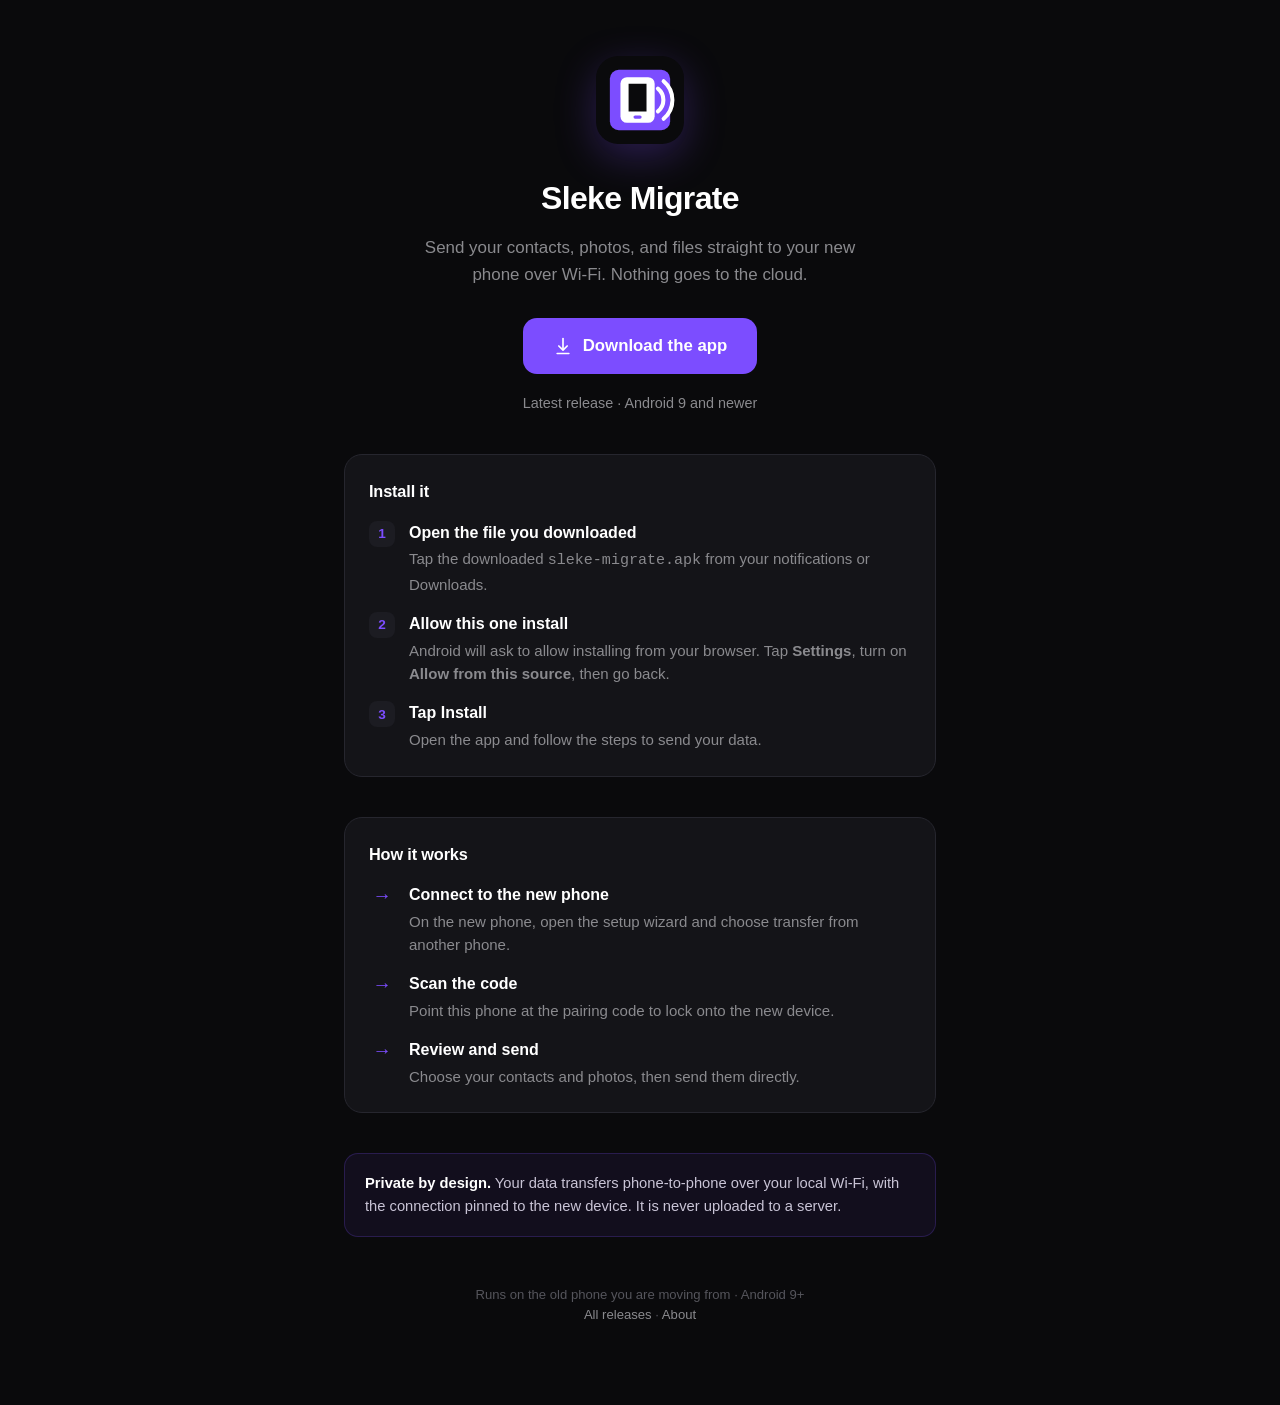
==== docs/index.html @ 37eec2b5 "Add Sleke Migrate download site and release notes" ====
<!DOCTYPE html>
<html lang="en">
<head>
  <meta charset="UTF-8" />
  <meta name="viewport" content="width=device-width, initial-scale=1.0" />
  <title>Sleke Migrate — move to your new phone</title>
  <meta name="description" content="Send contacts, photos, and files from your old Android phone to your new one over Wi-Fi. Nothing goes to the cloud." />
  <meta name="theme-color" content="#0a0a0c" />
  <link rel="icon" type="image/svg+xml" href="assets/icon.svg" />
  <link rel="stylesheet" href="assets/styles.css" />
</head>
<body>
  <main class="wrap">
    <section class="hero">
      <img class="hero__icon" src="assets/icon.svg" alt="Sleke Migrate" width="88" height="88" />
      <h1 class="hero__title">Sleke Migrate</h1>
      <p class="hero__tagline">Send your contacts, photos, and files straight to your new phone over Wi-Fi. Nothing goes to the cloud.</p>

      <a class="download" id="download" href="https://github.com/snvd-io/sleke-migrate/releases/latest/download/sleke-migrate.apk">
        <svg viewBox="0 0 24 24" fill="none" stroke="currentColor" stroke-width="2" stroke-linecap="round" stroke-linejoin="round" aria-hidden="true">
          <path d="M12 3v12" /><path d="m7 12 5 5 5-5" /><path d="M5 21h14" />
        </svg>
        Download the app
      </a>

      <p class="meta" id="meta">Latest release · Android 9 and newer
        <span class="meta__checksum" id="checksum"></span>
      </p>
    </section>

    <section class="card">
      <h2>Install it</h2>
      <ol class="steps">
        <li><span class="num">1</span><div><b>Open the file you downloaded</b><p>Tap the downloaded <code>sleke-migrate.apk</code> from your notifications or Downloads.</p></div></li>
        <li><span class="num">2</span><div><b>Allow this one install</b><p>Android will ask to allow installing from your browser. Tap <b>Settings</b>, turn on <b>Allow from this source</b>, then go back.</p></div></li>
        <li><span class="num">3</span><div><b>Tap Install</b><p>Open the app and follow the steps to send your data.</p></div></li>
      </ol>
    </section>

    <section class="card">
      <h2>How it works</h2>
      <ul class="steps">
        <li><span class="num num--dot">→</span><div><b>Connect to the new phone</b><p>On the new phone, open the setup wizard and choose transfer from another phone.</p></div></li>
        <li><span class="num num--dot">→</span><div><b>Scan the code</b><p>Point this phone at the pairing code to lock onto the new device.</p></div></li>
        <li><span class="num num--dot">→</span><div><b>Review and send</b><p>Choose your contacts and photos, then send them directly.</p></div></li>
      </ul>
    </section>

    <p class="privacy"><b>Private by design.</b> Your data transfers phone-to-phone over your local Wi-Fi, with the connection pinned to the new device. It is never uploaded to a server.</p>

    <footer>
      <p>Runs on the old phone you are moving from · Android 9+<br />
      <a href="https://github.com/snvd-io/sleke-migrate/releases">All releases</a> · <a href="https://github.com/snvd-io/sleke-migrate">About</a></p>
    </footer>
  </main>

  <script>
    (function () {
      var REPO = "snvd-io/sleke-migrate";
      function fmtSize(bytes) {
        if (!bytes) return null;
        var mb = bytes / (1024 * 1024);
        return mb.toFixed(1) + " MB";
      }
      function fmtDate(iso) {
        try {
          return new Date(iso).toLocaleDateString(undefined, { year: "numeric", month: "short", day: "numeric" });
        } catch (e) { return null; }
      }
      fetch("https://api.github.com/repos/" + REPO + "/releases/latest")
        .then(function (r) { return r.ok ? r.json() : Promise.reject(); })
        .then(function (rel) {
          var apk = (rel.assets || []).filter(function (a) { return a.name === "sleke-migrate.apk"; })[0];
          var bits = [];
          if (rel.tag_name) bits.push("Version " + rel.tag_name.replace(/^v/, ""));
          var d = fmtDate(rel.published_at); if (d) bits.push(d);
          var s = apk && fmtSize(apk.size); if (s) bits.push(s);
          bits.push("Android 9+");
          document.getElementById("meta").firstChild.textContent = bits.join(" · ") + " ";
        })
        .catch(function () { /* keep the static fallback text and working button */ });

      fetch("https://github.com/" + REPO + "/releases/latest/download/sleke-migrate.apk.sha256")
        .then(function (r) { return r.ok ? r.text() : Promise.reject(); })
        .then(function (t) {
          var hash = (t.trim().split(/\s+/)[0] || "");
          if (hash) document.getElementById("checksum").textContent = "SHA-256 " + hash;
        })
        .catch(function () {});
    })();
  </script>
</body>
</html>
---- docs/assets/styles.css ----
:root {
  --bg: #0a0a0c;
  --surface: #141418;
  --surface-2: #1c1c22;
  --border: #26262e;
  --accent: #7c4dff;
  --accent-hover: #8f66ff;
  --text: #ffffff;
  --muted: #8a8a8e;
  --radius: 18px;
  --maxw: 640px;
}

* { box-sizing: border-box; margin: 0; padding: 0; }

html { -webkit-text-size-adjust: 100%; }

body {
  background: var(--bg);
  color: var(--text);
  font-family: -apple-system, BlinkMacSystemFont, "Segoe UI", Roboto, Helvetica, Arial, sans-serif;
  -webkit-font-smoothing: antialiased;
  -moz-osx-font-smoothing: grayscale;
  line-height: 1.55;
  text-rendering: optimizeLegibility;
}

.wrap {
  max-width: var(--maxw);
  margin: 0 auto;
  padding: 56px 24px 80px;
}

.hero { text-align: center; }

.hero__icon {
  width: 88px;
  height: 88px;
  border-radius: 22px;
  box-shadow: 0 12px 40px rgba(124, 77, 255, 0.28);
}

.hero__title {
  font-size: 2rem;
  font-weight: 700;
  letter-spacing: -0.02em;
  margin-top: 22px;
}

.hero__tagline {
  color: var(--muted);
  font-size: 1.06rem;
  margin: 12px auto 0;
  max-width: 30rem;
}

.download {
  display: inline-flex;
  align-items: center;
  gap: 10px;
  margin-top: 30px;
  padding: 15px 30px;
  background: var(--accent);
  color: #fff;
  font-size: 1.05rem;
  font-weight: 600;
  text-decoration: none;
  border-radius: 14px;
  transition: background 140ms ease, transform 140ms ease;
}

.download:hover { background: var(--accent-hover); transform: translateY(-1px); }
.download:active { transform: translateY(0); }
.download svg { width: 20px; height: 20px; }

.meta {
  margin: 18px auto 0;
  color: var(--muted);
  font-size: 0.9rem;
  font-variant-numeric: tabular-nums;
  min-height: 1.2em;
}

.meta__checksum {
  display: block;
  margin-top: 6px;
  font-family: ui-monospace, SFMono-Regular, Menlo, Consolas, monospace;
  font-size: 0.76rem;
  word-break: break-all;
  color: #6d6d73;
}

.card {
  background: var(--surface);
  border: 1px solid var(--border);
  border-radius: var(--radius);
  padding: 24px;
  margin-top: 40px;
}

.card h2 {
  font-size: 1.02rem;
  font-weight: 650;
  letter-spacing: -0.01em;
  margin-bottom: 16px;
}

ol.steps, ul.steps { list-style: none; display: flex; flex-direction: column; gap: 16px; }

.steps li { display: flex; gap: 14px; align-items: flex-start; }

.steps .num {
  flex: 0 0 26px;
  height: 26px;
  border-radius: 8px;
  background: var(--surface-2);
  color: var(--accent);
  font-size: 0.85rem;
  font-weight: 700;
  display: flex;
  align-items: center;
  justify-content: center;
  font-variant-numeric: tabular-nums;
}

.steps .num--dot { background: transparent; color: var(--accent); font-size: 1.2rem; }

.steps b { font-weight: 600; }
.steps p { color: var(--muted); font-size: 0.94rem; margin-top: 2px; }

.privacy {
  margin-top: 40px;
  padding: 18px 20px;
  background: rgba(124, 77, 255, 0.07);
  border: 1px solid rgba(124, 77, 255, 0.22);
  border-radius: 14px;
  color: #c9c4d6;
  font-size: 0.92rem;
}

.privacy b { color: #fff; font-weight: 600; }

footer {
  margin-top: 48px;
  text-align: center;
  color: #55555c;
  font-size: 0.82rem;
}

footer a { color: var(--muted); text-decoration: none; }
footer a:hover { color: var(--text); }

@media (max-width: 480px) {
  .wrap { padding: 40px 18px 64px; }
  .hero__title { font-size: 1.7rem; }
}
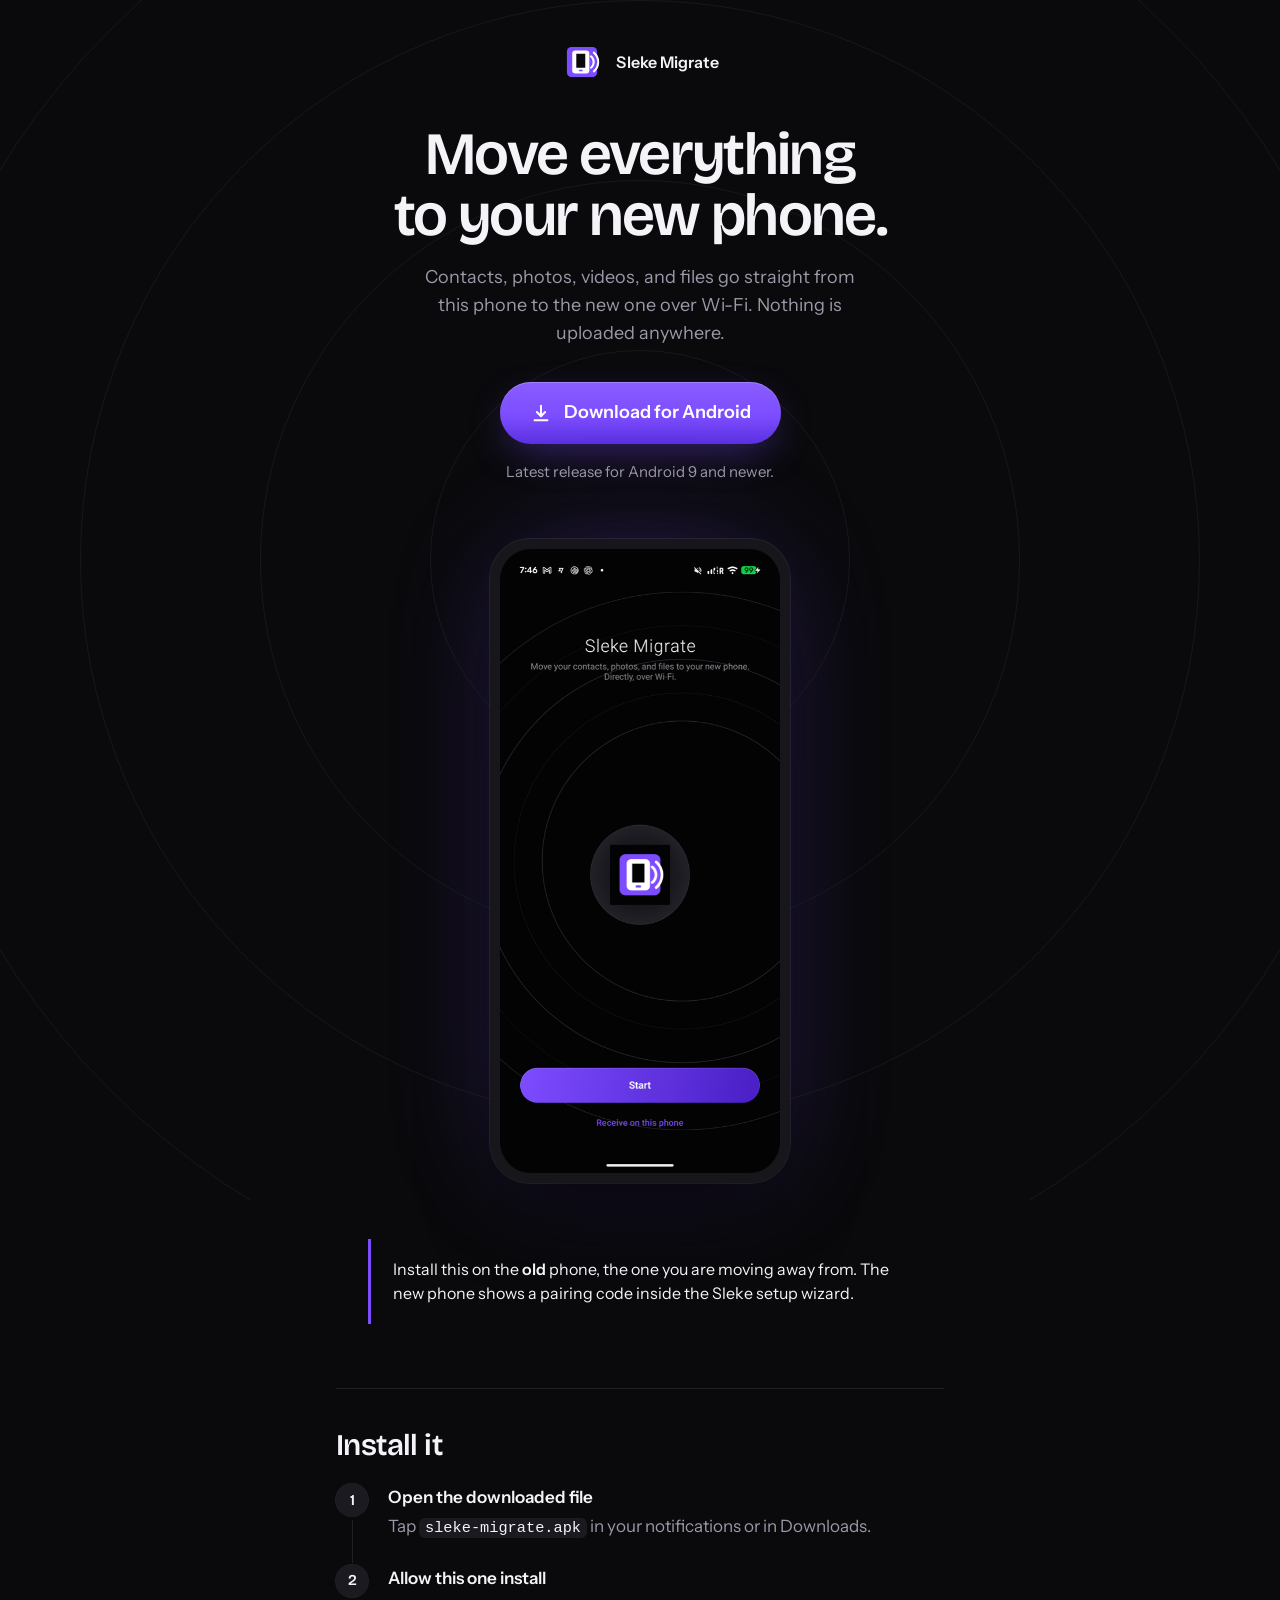
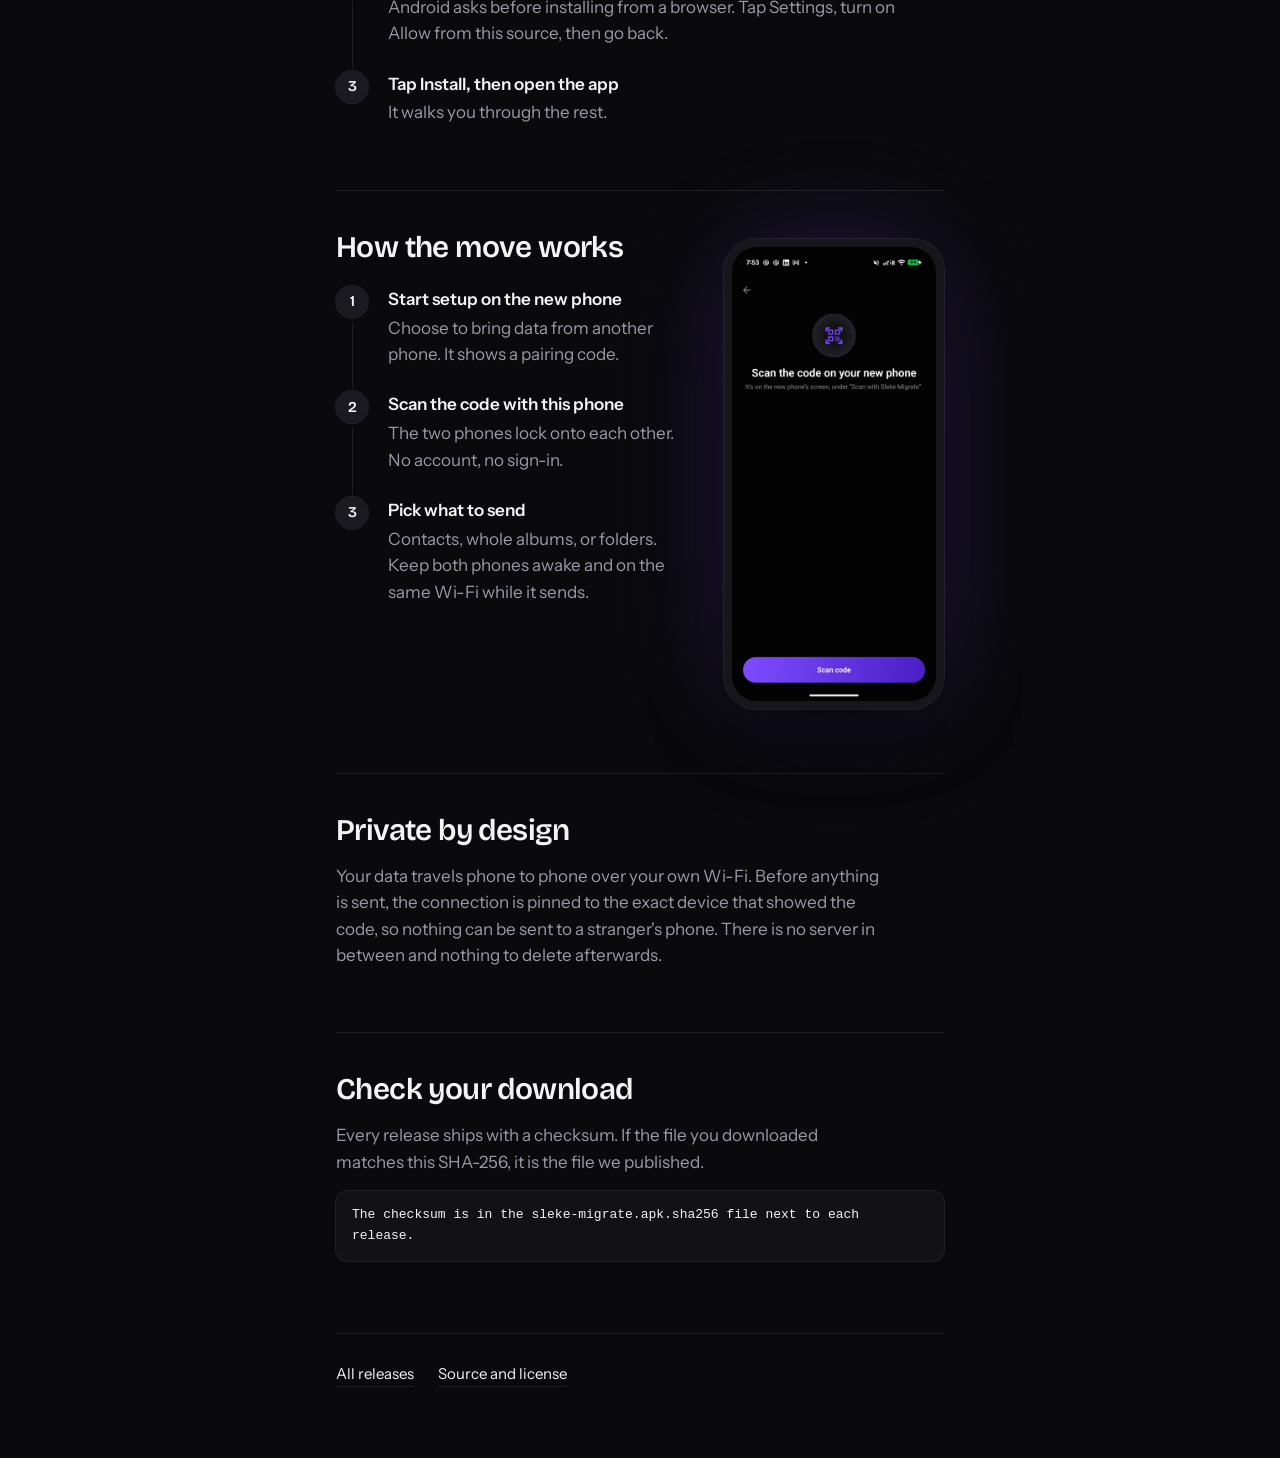
==== commit bc358b9c: "Redesign download page with device screenshots and live release info Single-column layout built arou" ====
--- a/docs/index.html
+++ b/docs/index.html
@@ -4,89 +4,140 @@
   <meta charset="UTF-8" />
   <meta name="viewport" content="width=device-width, initial-scale=1.0" />
   <title>Sleke Migrate — move to your new phone</title>
-  <meta name="description" content="Send contacts, photos, and files from your old Android phone to your new one over Wi-Fi. Nothing goes to the cloud." />
+  <meta name="description" content="Send contacts, photos, and files from your old Android phone to your new one over Wi-Fi. Nothing goes online." />
   <meta name="theme-color" content="#0a0a0c" />
+  <meta property="og:title" content="Sleke Migrate" />
+  <meta property="og:description" content="Move contacts, photos, and files to your new phone over Wi-Fi. Phone to phone, nothing online." />
+  <meta property="og:image" content="https://snvd-io.github.io/sleke-migrate/assets/welcome.png" />
   <link rel="icon" type="image/svg+xml" href="assets/icon.svg" />
+  <link rel="preconnect" href="https://fonts.googleapis.com" />
+  <link rel="preconnect" href="https://fonts.gstatic.com" crossorigin />
+  <link href="https://fonts.googleapis.com/css2?family=Bricolage+Grotesque:opsz,wght@12..96,500;12..96,600&family=Instrument+Sans:wght@400;500;600&display=swap" rel="stylesheet" />
   <link rel="stylesheet" href="assets/styles.css" />
 </head>
 <body>
-  <main class="wrap">
-    <section class="hero">
-      <img class="hero__icon" src="assets/icon.svg" alt="Sleke Migrate" width="88" height="88" />
-      <h1 class="hero__title">Sleke Migrate</h1>
-      <p class="hero__tagline">Send your contacts, photos, and files straight to your new phone over Wi-Fi. Nothing goes to the cloud.</p>
+  <div class="rings" aria-hidden="true">
+    <span></span><span></span><span></span><span></span>
+  </div>
 
-      <a class="download" id="download" href="https://github.com/snvd-io/sleke-migrate/releases/latest/download/sleke-migrate.apk">
-        <svg viewBox="0 0 24 24" fill="none" stroke="currentColor" stroke-width="2" stroke-linecap="round" stroke-linejoin="round" aria-hidden="true">
-          <path d="M12 3v12" /><path d="m7 12 5 5 5-5" /><path d="M5 21h14" />
+  <main class="page">
+    <header class="hero">
+      <div class="brand">
+        <img src="assets/icon.svg" alt="" width="44" height="44" />
+        <span>Sleke Migrate</span>
+      </div>
+
+      <h1>Move everything to your new phone.</h1>
+      <p class="lede">Contacts, photos, videos, and files go straight from this phone to the new one over Wi-Fi. Nothing is uploaded anywhere.</p>
+
+      <a class="download" href="https://github.com/snvd-io/sleke-migrate/releases/latest/download/sleke-migrate.apk">
+        <svg viewBox="0 0 24 24" fill="none" stroke="currentColor" stroke-width="2.2" stroke-linecap="round" stroke-linejoin="round" aria-hidden="true">
+          <path d="M12 4v11" /><path d="m7.5 11 4.5 4.5 4.5-4.5" /><path d="M5 20h14" />
         </svg>
-        Download the app
+        Download for Android
       </a>
+      <p class="release" id="release">Latest release for Android 9 and newer.</p>
 
-      <p class="meta" id="meta">Latest release · Android 9 and newer
-        <span class="meta__checksum" id="checksum"></span>
-      </p>
-    </section>
+      <figure class="phone">
+        <img src="assets/welcome.png" alt="The Sleke Migrate welcome screen on an Android phone, with a Start button." width="485" height="1080" />
+      </figure>
+    </header>
 
-    <section class="card">
-      <h2>Install it</h2>
-      <ol class="steps">
-        <li><span class="num">1</span><div><b>Open the file you downloaded</b><p>Tap the downloaded <code>sleke-migrate.apk</code> from your notifications or Downloads.</p></div></li>
-        <li><span class="num">2</span><div><b>Allow this one install</b><p>Android will ask to allow installing from your browser. Tap <b>Settings</b>, turn on <b>Allow from this source</b>, then go back.</p></div></li>
-        <li><span class="num">3</span><div><b>Tap Install</b><p>Open the app and follow the steps to send your data.</p></div></li>
+    <p class="aside">Install this on the <strong>old</strong> phone, the one you are moving away from. The new phone shows a pairing code inside the Sleke setup wizard.</p>
+
+    <section class="section" aria-labelledby="install">
+      <h2 id="install">Install it</h2>
+      <ol class="route">
+        <li>
+          <h3>Open the downloaded file</h3>
+          <p>Tap <span class="file">sleke-migrate.apk</span> in your notifications or in Downloads.</p>
+        </li>
+        <li>
+          <h3>Allow this one install</h3>
+          <p>Android asks before installing from a browser. Tap Settings, turn on Allow from this source, then go back.</p>
+        </li>
+        <li>
+          <h3>Tap Install, then open the app</h3>
+          <p>It walks you through the rest.</p>
+        </li>
       </ol>
     </section>
 
-    <section class="card">
-      <h2>How it works</h2>
-      <ul class="steps">
-        <li><span class="num num--dot">→</span><div><b>Connect to the new phone</b><p>On the new phone, open the setup wizard and choose transfer from another phone.</p></div></li>
-        <li><span class="num num--dot">→</span><div><b>Scan the code</b><p>Point this phone at the pairing code to lock onto the new device.</p></div></li>
-        <li><span class="num num--dot">→</span><div><b>Review and send</b><p>Choose your contacts and photos, then send them directly.</p></div></li>
-      </ul>
+    <section class="section section--split" aria-labelledby="how">
+      <div>
+        <h2 id="how">How the move works</h2>
+        <ol class="route">
+          <li>
+            <h3>Start setup on the new phone</h3>
+            <p>Choose to bring data from another phone. It shows a pairing code.</p>
+          </li>
+          <li>
+            <h3>Scan the code with this phone</h3>
+            <p>The two phones lock onto each other. No account, no sign-in.</p>
+          </li>
+          <li>
+            <h3>Pick what to send</h3>
+            <p>Contacts, whole albums, or folders. Keep both phones awake and on the same Wi-Fi while it sends.</p>
+          </li>
+        </ol>
+      </div>
+      <figure class="phone phone--small">
+        <img src="assets/scan.png" alt="The scan screen in Sleke Migrate, asking you to scan the code on your new phone." width="485" height="1080" loading="lazy" />
+      </figure>
     </section>
 
-    <p class="privacy"><b>Private by design.</b> Your data transfers phone-to-phone over your local Wi-Fi, with the connection pinned to the new device. It is never uploaded to a server.</p>
+    <section class="section" aria-labelledby="privacy">
+      <h2 id="privacy">Private by design</h2>
+      <p class="prose">Your data travels phone to phone over your own Wi-Fi. Before anything is sent, the connection is pinned to the exact device that showed the code, so nothing can be sent to a stranger's phone. There is no server in between and nothing to delete afterwards.</p>
+    </section>
+
+    <section class="section" aria-labelledby="verify">
+      <h2 id="verify">Check your download</h2>
+      <p class="prose">Every release ships with a checksum. If the file you downloaded matches this SHA-256, it is the file we published.</p>
+      <p class="hash" id="checksum">Fetching the checksum for the latest release…</p>
+    </section>
 
     <footer>
-      <p>Runs on the old phone you are moving from · Android 9+<br />
-      <a href="https://github.com/snvd-io/sleke-migrate/releases">All releases</a> · <a href="https://github.com/snvd-io/sleke-migrate">About</a></p>
+      <p><a href="https://github.com/snvd-io/sleke-migrate/releases">All releases</a> <a href="https://github.com/snvd-io/sleke-migrate">Source and license</a></p>
     </footer>
   </main>
 
   <script>
     (function () {
       var REPO = "snvd-io/sleke-migrate";
-      function fmtSize(bytes) {
-        if (!bytes) return null;
-        var mb = bytes / (1024 * 1024);
-        return mb.toFixed(1) + " MB";
+      var release = document.getElementById("release");
+      var checksum = document.getElementById("checksum");
+      var CHECKSUM_FALLBACK = "The checksum is in the sleke-migrate.apk.sha256 file next to each release.";
+
+      function megabytes(bytes) {
+        return bytes ? (bytes / (1024 * 1024)).toFixed(0) + " MB" : null;
       }
-      function fmtDate(iso) {
+      function longDate(iso) {
         try {
-          return new Date(iso).toLocaleDateString(undefined, { year: "numeric", month: "short", day: "numeric" });
+          return new Date(iso).toLocaleDateString(undefined, { year: "numeric", month: "long", day: "numeric" });
         } catch (e) { return null; }
       }
+
       fetch("https://api.github.com/repos/" + REPO + "/releases/latest")
         .then(function (r) { return r.ok ? r.json() : Promise.reject(); })
         .then(function (rel) {
           var apk = (rel.assets || []).filter(function (a) { return a.name === "sleke-migrate.apk"; })[0];
-          var bits = [];
-          if (rel.tag_name) bits.push("Version " + rel.tag_name.replace(/^v/, ""));
-          var d = fmtDate(rel.published_at); if (d) bits.push(d);
-          var s = apk && fmtSize(apk.size); if (s) bits.push(s);
-          bits.push("Android 9+");
-          document.getElementById("meta").firstChild.textContent = bits.join(" · ") + " ";
+          var version = rel.tag_name ? rel.tag_name.replace(/^v/, "") : null;
+          var date = longDate(rel.published_at);
+          var size = apk && megabytes(apk.size);
+          var parts = [];
+          if (version) parts.push("Version " + version);
+          if (date) parts.push("released " + date);
+          var sentence = parts.join(", ") + ".";
+          if (size) sentence += " " + size + ".";
+          sentence += " Android 9 and newer.";
+          release.textContent = sentence;
+          var hash = ((rel.body || "").match(/\b[0-9a-f]{64}\b/) || [])[0];
+          checksum.textContent = hash || CHECKSUM_FALLBACK;
         })
-        .catch(function () { /* keep the static fallback text and working button */ });
-
-      fetch("https://github.com/" + REPO + "/releases/latest/download/sleke-migrate.apk.sha256")
-        .then(function (r) { return r.ok ? r.text() : Promise.reject(); })
-        .then(function (t) {
-          var hash = (t.trim().split(/\s+/)[0] || "");
-          if (hash) document.getElementById("checksum").textContent = "SHA-256 " + hash;
-        })
-        .catch(function () {});
+        .catch(function () {
+          checksum.textContent = CHECKSUM_FALLBACK;
+        });
     })();
   </script>
 </body>
--- a/docs/assets/styles.css
+++ b/docs/assets/styles.css
@@ -1,156 +1,304 @@
 :root {
   --bg: #0a0a0c;
-  --surface: #141418;
-  --surface-2: #1c1c22;
-  --border: #26262e;
+  --ink: #f4f3f8;
+  --muted: #9b99a7;
+  --line: rgba(255, 255, 255, 0.09);
+  --ring: rgba(255, 255, 255, 0.055);
   --accent: #7c4dff;
-  --accent-hover: #8f66ff;
-  --text: #ffffff;
-  --muted: #8a8a8e;
-  --radius: 18px;
-  --maxw: 640px;
+  --accent-deep: #5a30e0;
+  --accent-glow: rgba(124, 77, 255, 0.45);
+  --display: "Bricolage Grotesque", "Instrument Sans", system-ui, sans-serif;
+  --text: "Instrument Sans", system-ui, -apple-system, "Segoe UI", Roboto, sans-serif;
+  --measure: 34rem;
+  --gutter: clamp(20px, 6vw, 48px);
 }
 
 * { box-sizing: border-box; margin: 0; padding: 0; }
 
-html { -webkit-text-size-adjust: 100%; }
+html {
+  -webkit-text-size-adjust: 100%;
+  background: var(--bg);
+  overflow-x: clip;
+}
 
 body {
   background: var(--bg);
-  color: var(--text);
-  font-family: -apple-system, BlinkMacSystemFont, "Segoe UI", Roboto, Helvetica, Arial, sans-serif;
+  color: var(--ink);
+  font-family: var(--text);
+  font-size: 1.0625rem;
+  line-height: 1.55;
   -webkit-font-smoothing: antialiased;
-  -moz-osx-font-smoothing: grayscale;
-  line-height: 1.55;
   text-rendering: optimizeLegibility;
-}
-
-.wrap {
-  max-width: var(--maxw);
+  overflow-x: clip;
+}
+
+.rings {
+  position: absolute;
+  inset: 0 0 auto 0;
+  height: 1200px;
+  overflow: hidden;
+  pointer-events: none;
+  z-index: 0;
+}
+.rings span {
+  position: absolute;
+  left: 50%;
+  top: 560px;
+  width: var(--d);
+  height: var(--d);
+  transform: translate(-50%, -50%);
+  border-radius: 50%;
+  border: 1px solid var(--ring);
+}
+.rings span:nth-child(1) { --d: 420px; }
+.rings span:nth-child(2) { --d: 760px; }
+.rings span:nth-child(3) { --d: 1120px; }
+.rings span:nth-child(4) { --d: 1500px; }
+
+.page {
+  position: relative;
+  z-index: 1;
+  max-width: 44rem;
   margin: 0 auto;
-  padding: 56px 24px 80px;
-}
-
-.hero { text-align: center; }
-
-.hero__icon {
-  width: 88px;
-  height: 88px;
-  border-radius: 22px;
-  box-shadow: 0 12px 40px rgba(124, 77, 255, 0.28);
-}
-
-.hero__title {
-  font-size: 2rem;
-  font-weight: 700;
-  letter-spacing: -0.02em;
-  margin-top: 22px;
-}
-
-.hero__tagline {
-  color: var(--muted);
-  font-size: 1.06rem;
-  margin: 12px auto 0;
-  max-width: 30rem;
+  padding: 40px var(--gutter) 72px;
+}
+
+.hero {
+  display: flex;
+  flex-direction: column;
+  align-items: center;
+  text-align: center;
+}
+.hero > * { max-width: 100%; }
+
+.brand {
+  display: inline-flex;
+  align-items: center;
+  gap: 12px;
+  font-weight: 600;
+  font-size: 1rem;
+  letter-spacing: 0.005em;
+  color: var(--ink);
+}
+.brand img { border-radius: 12px; }
+
+h1 {
+  font-family: var(--display);
+  font-weight: 600;
+  font-size: clamp(2.25rem, 9vw, 3.75rem);
+  line-height: 1.02;
+  letter-spacing: -0.028em;
+  max-width: 13ch;
+  margin-top: 40px;
+  text-wrap: balance;
+}
+
+.lede {
+  color: var(--muted);
+  max-width: min(30rem, 100%);
+  margin-top: 18px;
+  font-size: 1.125rem;
+  text-wrap: pretty;
 }
 
 .download {
   display: inline-flex;
   align-items: center;
-  gap: 10px;
-  margin-top: 30px;
-  padding: 15px 30px;
-  background: var(--accent);
+  gap: 12px;
+  margin-top: 34px;
+  padding: 17px 30px;
+  border-radius: 999px;
+  background: linear-gradient(180deg, #8a5dff 0%, var(--accent) 55%, var(--accent-deep) 100%);
   color: #fff;
-  font-size: 1.05rem;
-  font-weight: 600;
+  font-weight: 600;
+  font-size: 1.125rem;
   text-decoration: none;
-  border-radius: 14px;
-  transition: background 140ms ease, transform 140ms ease;
-}
-
-.download:hover { background: var(--accent-hover); transform: translateY(-1px); }
-.download:active { transform: translateY(0); }
-.download svg { width: 20px; height: 20px; }
-
-.meta {
-  margin: 18px auto 0;
-  color: var(--muted);
-  font-size: 0.9rem;
-  font-variant-numeric: tabular-nums;
-  min-height: 1.2em;
-}
-
-.meta__checksum {
+  box-shadow: 0 14px 40px -10px var(--accent-glow), inset 0 1px 0 rgba(255, 255, 255, 0.22);
+  transition: transform 140ms cubic-bezier(0.23, 1, 0.32, 1), box-shadow 140ms ease;
+}
+.download svg { width: 22px; height: 22px; }
+.download:active { transform: scale(0.98); }
+.download:focus-visible {
+  outline: 3px solid #fff;
+  outline-offset: 4px;
+}
+@media (hover: hover) and (pointer: fine) {
+  .download:hover {
+    transform: translateY(-1px);
+    box-shadow: 0 18px 46px -10px var(--accent-glow), inset 0 1px 0 rgba(255, 255, 255, 0.22);
+  }
+}
+
+.release {
+  margin-top: 16px;
+  color: var(--muted);
+  font-size: 0.9375rem;
+  min-height: 1.5em;
+}
+
+.phone {
+  margin-top: 56px;
+  width: min(300px, 64vw);
+  padding: 10px;
+  border-radius: 40px;
+  background: #16161b;
+  box-shadow: 0 0 0 1px rgba(255, 255, 255, 0.08), 0 40px 90px -30px rgba(0, 0, 0, 0.9), 0 0 120px -30px var(--accent-glow);
+}
+.phone img {
   display: block;
-  margin-top: 6px;
-  font-family: ui-monospace, SFMono-Regular, Menlo, Consolas, monospace;
-  font-size: 0.76rem;
-  word-break: break-all;
-  color: #6d6d73;
-}
-
-.card {
-  background: var(--surface);
-  border: 1px solid var(--border);
-  border-radius: var(--radius);
-  padding: 24px;
-  margin-top: 40px;
-}
-
-.card h2 {
-  font-size: 1.02rem;
-  font-weight: 650;
-  letter-spacing: -0.01em;
-  margin-bottom: 16px;
-}
-
-ol.steps, ul.steps { list-style: none; display: flex; flex-direction: column; gap: 16px; }
-
-.steps li { display: flex; gap: 14px; align-items: flex-start; }
-
-.steps .num {
-  flex: 0 0 26px;
-  height: 26px;
-  border-radius: 8px;
-  background: var(--surface-2);
-  color: var(--accent);
-  font-size: 0.85rem;
-  font-weight: 700;
+  width: 100%;
+  height: auto;
+  border-radius: 31px;
+}
+.phone--small {
+  width: min(220px, 56vw);
+  margin: 0 auto;
+  padding: 8px;
+  border-radius: 32px;
+}
+.phone--small img { border-radius: 25px; }
+
+.aside {
+  margin: 56px auto 0;
+  max-width: var(--measure);
+  padding: 18px 22px;
+  border-left: 3px solid var(--accent);
+  color: var(--ink);
+  font-size: 1rem;
+  text-wrap: pretty;
+}
+.aside strong { font-weight: 600; }
+
+.section {
+  margin-top: 64px;
+  padding-top: 40px;
+  border-top: 1px solid var(--line);
+}
+
+h2 {
+  font-family: var(--display);
+  font-weight: 600;
+  font-size: clamp(1.5rem, 5vw, 1.875rem);
+  letter-spacing: -0.02em;
+  line-height: 1.1;
+}
+
+h3 {
+  font-family: var(--text);
+  font-weight: 600;
+  font-size: 1.0625rem;
+  line-height: 1.35;
+}
+
+.route {
+  list-style: none;
+  counter-reset: step;
+  margin-top: 24px;
+  position: relative;
+}
+.route li {
+  counter-increment: step;
+  position: relative;
+  padding-left: 52px;
+  padding-bottom: 26px;
+}
+.route li:last-child { padding-bottom: 0; }
+.route li::before {
+  content: counter(step);
+  position: absolute;
+  left: 0;
+  top: -2px;
+  width: 32px;
+  height: 32px;
+  border-radius: 50%;
+  display: grid;
+  place-items: center;
+  font-family: var(--display);
+  font-weight: 600;
+  font-size: 0.9375rem;
+  color: var(--ink);
+  background: #1a1a20;
+  box-shadow: 0 0 0 1px var(--line);
+}
+.route li:not(:last-child)::after {
+  content: "";
+  position: absolute;
+  left: 15.5px;
+  top: 34px;
+  bottom: 4px;
+  width: 1px;
+  background: var(--line);
+}
+.route p {
+  color: var(--muted);
+  margin-top: 4px;
+  max-width: var(--measure);
+  text-wrap: pretty;
+}
+
+.file {
+  font-family: ui-monospace, SFMono-Regular, Menlo, monospace;
+  font-size: 0.9em;
+  color: var(--ink);
+  background: #1a1a20;
+  padding: 1px 6px;
+  border-radius: 6px;
+}
+
+.section--split {
+  display: grid;
+  gap: 40px;
+  align-items: start;
+}
+@media (min-width: 640px) {
+  .section--split {
+    grid-template-columns: minmax(0, 1fr) 220px;
+    gap: 48px;
+  }
+  .section--split .phone--small { margin-top: 8px; }
+}
+
+.prose {
+  margin-top: 16px;
+  color: var(--muted);
+  max-width: var(--measure);
+  text-wrap: pretty;
+}
+
+.hash {
+  margin-top: 16px;
+  padding: 14px 16px;
+  border-radius: 12px;
+  background: #121216;
+  box-shadow: 0 0 0 1px var(--line);
+  font-family: ui-monospace, SFMono-Regular, Menlo, monospace;
+  font-size: 0.8125rem;
+  line-height: 1.6;
+  color: var(--ink);
+  overflow-wrap: anywhere;
+}
+
+footer {
+  margin-top: 72px;
+  padding-top: 28px;
+  border-top: 1px solid var(--line);
+  color: var(--muted);
+  font-size: 0.9375rem;
+}
+footer p {
   display: flex;
-  align-items: center;
-  justify-content: center;
-  font-variant-numeric: tabular-nums;
-}
-
-.steps .num--dot { background: transparent; color: var(--accent); font-size: 1.2rem; }
-
-.steps b { font-weight: 600; }
-.steps p { color: var(--muted); font-size: 0.94rem; margin-top: 2px; }
-
-.privacy {
-  margin-top: 40px;
-  padding: 18px 20px;
-  background: rgba(124, 77, 255, 0.07);
-  border: 1px solid rgba(124, 77, 255, 0.22);
-  border-radius: 14px;
-  color: #c9c4d6;
-  font-size: 0.92rem;
-}
-
-.privacy b { color: #fff; font-weight: 600; }
-
-footer {
-  margin-top: 48px;
-  text-align: center;
-  color: #55555c;
-  font-size: 0.82rem;
-}
-
-footer a { color: var(--muted); text-decoration: none; }
-footer a:hover { color: var(--text); }
-
-@media (max-width: 480px) {
-  .wrap { padding: 40px 18px 64px; }
-  .hero__title { font-size: 1.7rem; }
-}
+  gap: 24px;
+  flex-wrap: wrap;
+}
+footer a {
+  color: var(--ink);
+  text-decoration: none;
+  border-bottom: 1px solid var(--line);
+  padding-bottom: 1px;
+}
+footer a:hover, footer a:focus-visible { border-bottom-color: var(--accent); }
+footer a:focus-visible { outline: 2px solid var(--accent); outline-offset: 3px; }
+
+@media (prefers-reduced-motion: reduce) {
+  .download { transition: none; }
+}
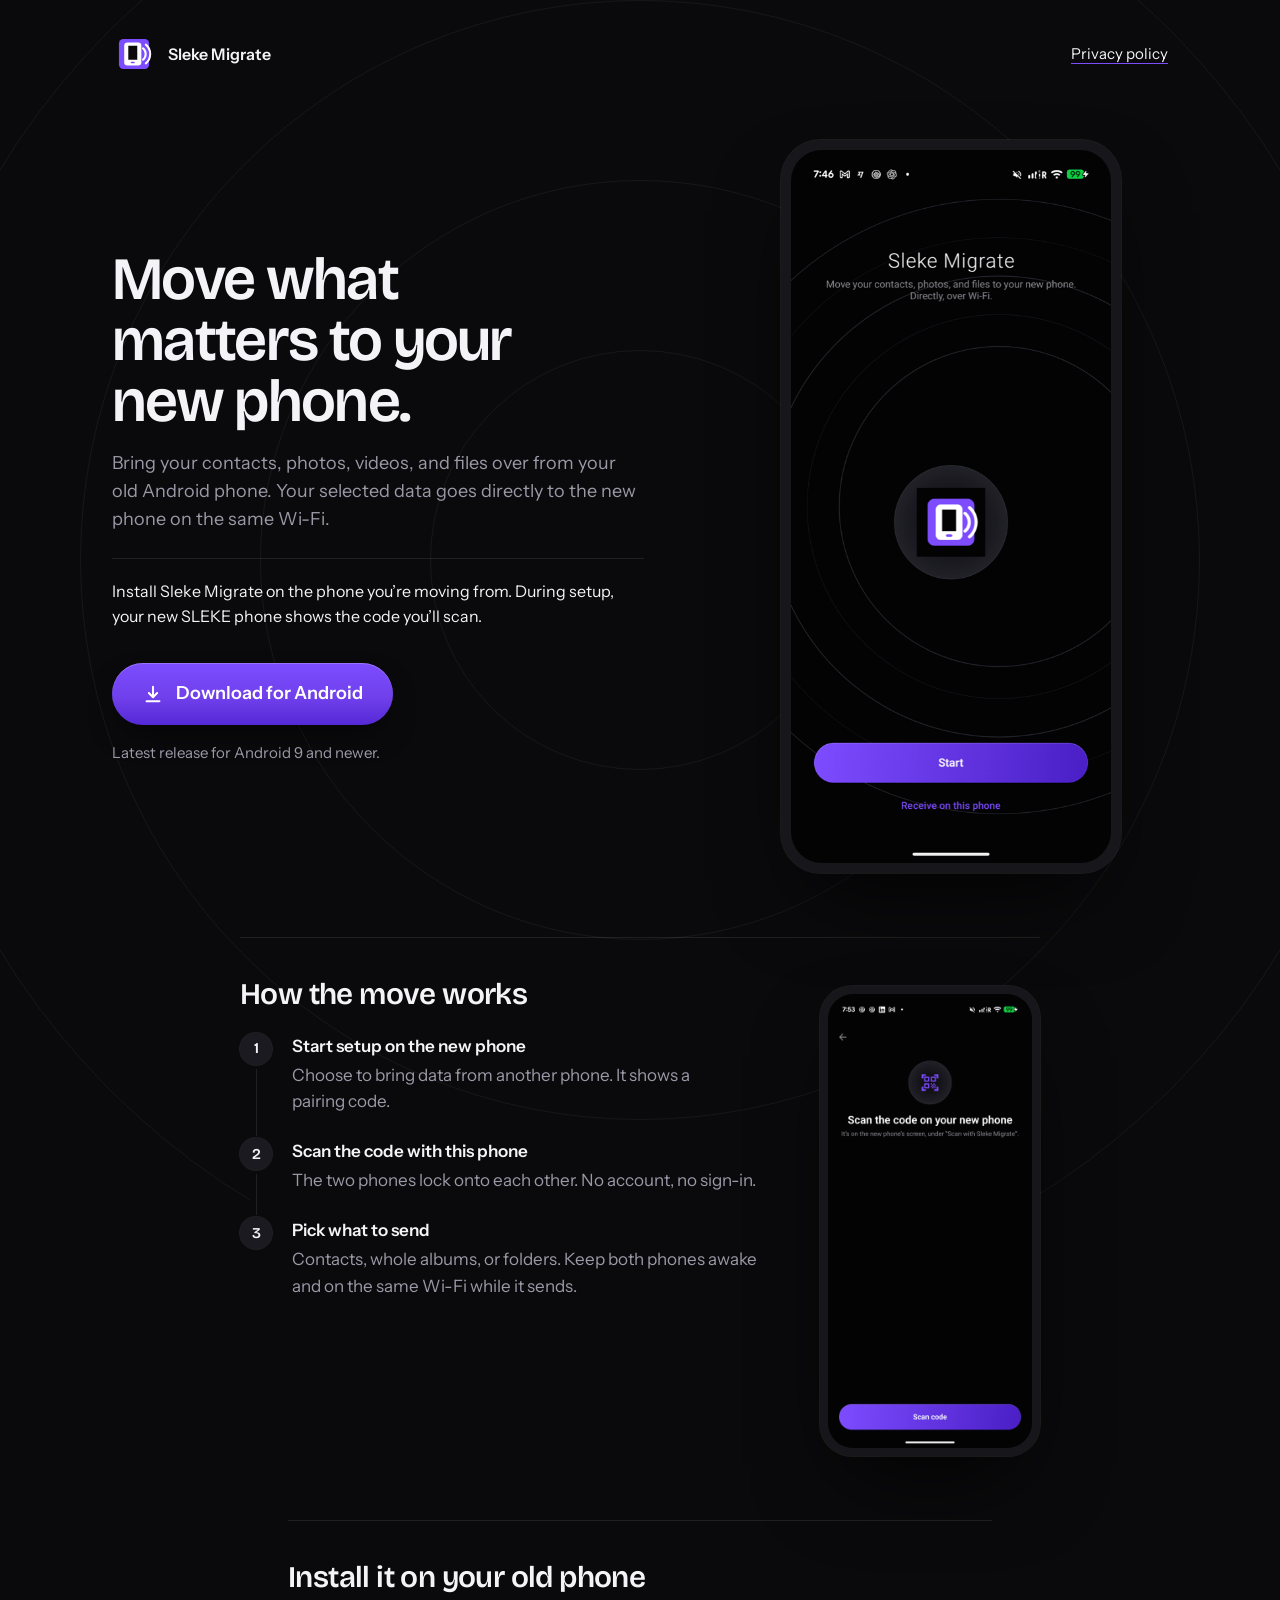
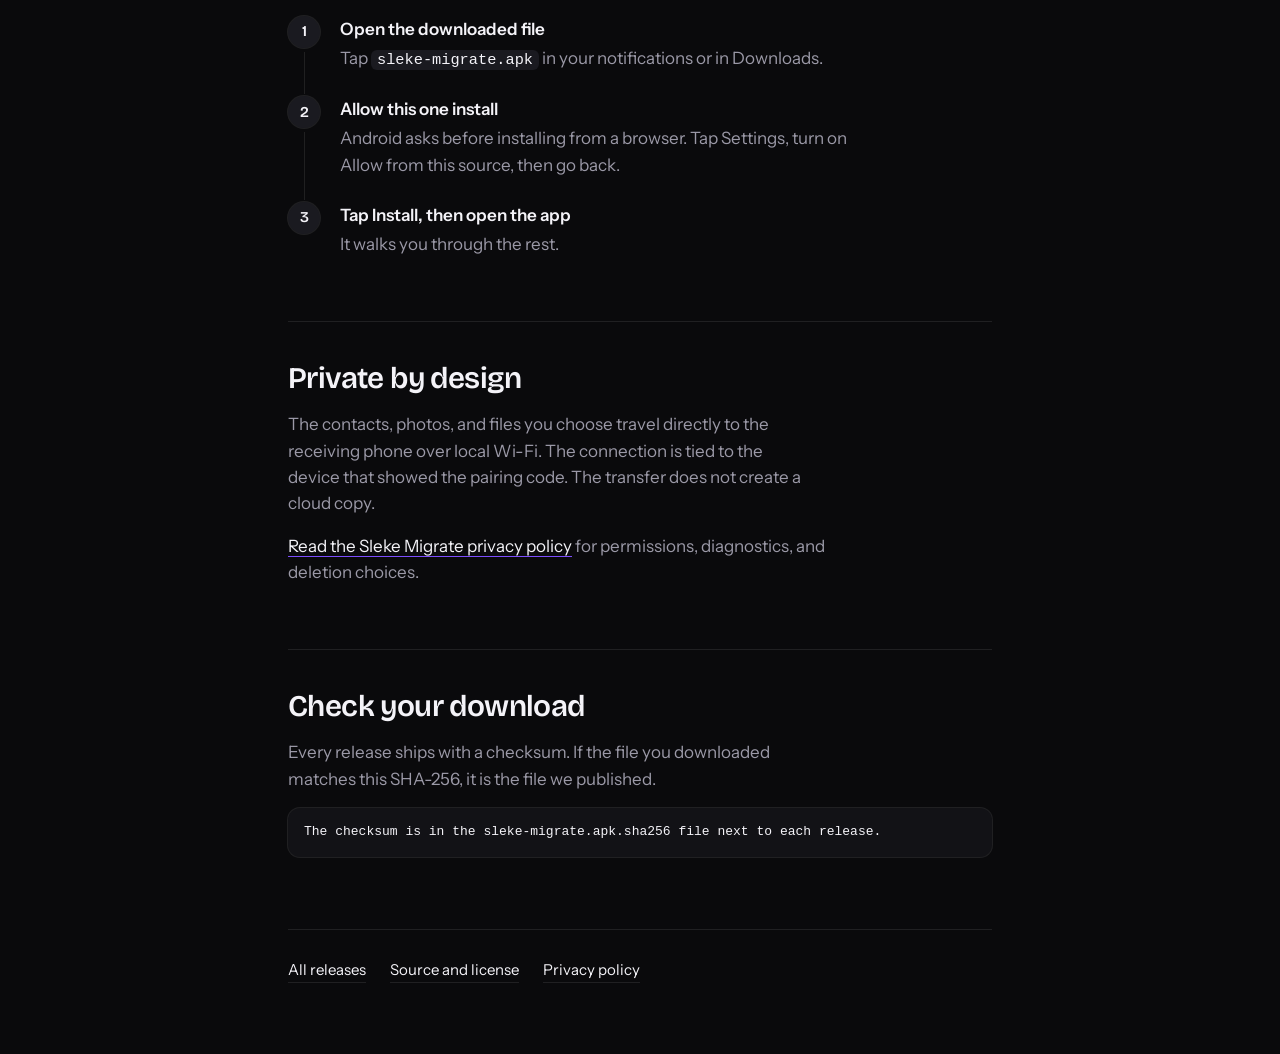
==== commit 37cc62c0: "Add Migrate privacy policy and clarify download site" ====
--- a/docs/index.html
+++ b/docs/index.html
@@ -4,10 +4,10 @@
   <meta charset="UTF-8" />
   <meta name="viewport" content="width=device-width, initial-scale=1.0" />
   <title>Sleke Migrate — move to your new phone</title>
-  <meta name="description" content="Send contacts, photos, and files from your old Android phone to your new one over Wi-Fi. Nothing goes online." />
+  <meta name="description" content="Move selected contacts, photos, videos, and files from your old Android phone to your new SLEKE phone over local Wi-Fi." />
   <meta name="theme-color" content="#0a0a0c" />
   <meta property="og:title" content="Sleke Migrate" />
-  <meta property="og:description" content="Move contacts, photos, and files to your new phone over Wi-Fi. Phone to phone, nothing online." />
+  <meta property="og:description" content="Move selected contacts, photos, videos, and files to your new SLEKE phone over local Wi-Fi." />
   <meta property="og:image" content="https://snvd-io.github.io/sleke-migrate/assets/welcome.png" />
   <link rel="icon" type="image/svg+xml" href="assets/icon.svg" />
   <link rel="preconnect" href="https://fonts.googleapis.com" />
@@ -20,48 +20,35 @@
     <span></span><span></span><span></span><span></span>
   </div>
 
-  <main class="page">
-    <header class="hero">
-      <div class="brand">
+  <div class="site-frame">
+    <nav class="site-nav" aria-label="Site">
+      <a class="brand" href="./" aria-current="page">
         <img src="assets/icon.svg" alt="" width="44" height="44" />
         <span>Sleke Migrate</span>
+      </a>
+      <a class="nav-link" href="privacy.html">Privacy policy</a>
+    </nav>
+
+  <main class="page" id="main-content">
+    <header class="hero">
+      <div class="hero-copy">
+        <h1>Move what matters to your new phone.</h1>
+        <p class="lede">Bring your contacts, photos, videos, and files over from your old Android phone. Your selected data goes directly to the new phone on the same Wi-Fi.</p>
+        <p class="hero-note">Install Sleke Migrate on the phone you’re moving from. During setup, your new SLEKE phone shows the code you’ll scan.</p>
+
+        <a class="download" href="https://github.com/snvd-io/sleke-migrate/releases/latest/download/sleke-migrate.apk">
+          <svg viewBox="0 0 24 24" fill="none" stroke="currentColor" stroke-width="2.2" stroke-linecap="round" stroke-linejoin="round" aria-hidden="true">
+            <path d="M12 4v11" /><path d="m7.5 11 4.5 4.5 4.5-4.5" /><path d="M5 20h14" />
+          </svg>
+          Download for Android
+        </a>
+        <p class="release" id="release">Latest release for Android 9 and newer.</p>
       </div>
-
-      <h1>Move everything to your new phone.</h1>
-      <p class="lede">Contacts, photos, videos, and files go straight from this phone to the new one over Wi-Fi. Nothing is uploaded anywhere.</p>
-
-      <a class="download" href="https://github.com/snvd-io/sleke-migrate/releases/latest/download/sleke-migrate.apk">
-        <svg viewBox="0 0 24 24" fill="none" stroke="currentColor" stroke-width="2.2" stroke-linecap="round" stroke-linejoin="round" aria-hidden="true">
-          <path d="M12 4v11" /><path d="m7.5 11 4.5 4.5 4.5-4.5" /><path d="M5 20h14" />
-        </svg>
-        Download for Android
-      </a>
-      <p class="release" id="release">Latest release for Android 9 and newer.</p>
 
       <figure class="phone">
         <img src="assets/welcome.png" alt="The Sleke Migrate welcome screen on an Android phone, with a Start button." width="485" height="1080" />
       </figure>
     </header>
-
-    <p class="aside">Install this on the <strong>old</strong> phone, the one you are moving away from. The new phone shows a pairing code inside the Sleke setup wizard.</p>
-
-    <section class="section" aria-labelledby="install">
-      <h2 id="install">Install it</h2>
-      <ol class="route">
-        <li>
-          <h3>Open the downloaded file</h3>
-          <p>Tap <span class="file">sleke-migrate.apk</span> in your notifications or in Downloads.</p>
-        </li>
-        <li>
-          <h3>Allow this one install</h3>
-          <p>Android asks before installing from a browser. Tap Settings, turn on Allow from this source, then go back.</p>
-        </li>
-        <li>
-          <h3>Tap Install, then open the app</h3>
-          <p>It walks you through the rest.</p>
-        </li>
-      </ol>
-    </section>
 
     <section class="section section--split" aria-labelledby="how">
       <div>
@@ -86,9 +73,28 @@
       </figure>
     </section>
 
+    <section class="section" aria-labelledby="install">
+      <h2 id="install">Install it on your old phone</h2>
+      <ol class="route">
+        <li>
+          <h3>Open the downloaded file</h3>
+          <p>Tap <span class="file">sleke-migrate.apk</span> in your notifications or in Downloads.</p>
+        </li>
+        <li>
+          <h3>Allow this one install</h3>
+          <p>Android asks before installing from a browser. Tap Settings, turn on Allow from this source, then go back.</p>
+        </li>
+        <li>
+          <h3>Tap Install, then open the app</h3>
+          <p>It walks you through the rest.</p>
+        </li>
+      </ol>
+    </section>
+
     <section class="section" aria-labelledby="privacy">
       <h2 id="privacy">Private by design</h2>
-      <p class="prose">Your data travels phone to phone over your own Wi-Fi. Before anything is sent, the connection is pinned to the exact device that showed the code, so nothing can be sent to a stranger's phone. There is no server in between and nothing to delete afterwards.</p>
+      <p class="prose">The contacts, photos, and files you choose travel directly to the receiving phone over local Wi-Fi. The connection is tied to the device that showed the pairing code. The transfer does not create a cloud copy.</p>
+      <p class="prose"><a class="text-link" href="privacy.html">Read the Sleke Migrate privacy policy</a> for permissions, diagnostics, and deletion choices.</p>
     </section>
 
     <section class="section" aria-labelledby="verify">
@@ -98,9 +104,10 @@
     </section>
 
     <footer>
-      <p><a href="https://github.com/snvd-io/sleke-migrate/releases">All releases</a> <a href="https://github.com/snvd-io/sleke-migrate">Source and license</a></p>
+      <p><a href="https://github.com/snvd-io/sleke-migrate/releases">All releases</a> <a href="https://github.com/snvd-io/sleke-migrate">Source and license</a> <a href="privacy.html">Privacy policy</a></p>
     </footer>
   </main>
+  </div>
 
   <script>
     (function () {
--- a/docs/assets/styles.css
+++ b/docs/assets/styles.css
@@ -6,7 +6,6 @@
   --ring: rgba(255, 255, 255, 0.055);
   --accent: #7c4dff;
   --accent-deep: #5a30e0;
-  --accent-glow: rgba(124, 77, 255, 0.45);
   --display: "Bricolage Grotesque", "Instrument Sans", system-ui, sans-serif;
   --text: "Instrument Sans", system-ui, -apple-system, "Segoe UI", Roboto, sans-serif;
   --measure: 34rem;
@@ -19,6 +18,7 @@
   -webkit-text-size-adjust: 100%;
   background: var(--bg);
   overflow-x: clip;
+  scroll-behavior: smooth;
 }
 
 body {
@@ -31,6 +31,8 @@
   text-rendering: optimizeLegibility;
   overflow-x: clip;
 }
+
+::selection { background: var(--accent); color: #fff; }
 
 .rings {
   position: absolute;
@@ -55,21 +57,31 @@
 .rings span:nth-child(3) { --d: 1120px; }
 .rings span:nth-child(4) { --d: 1500px; }
 
-.page {
+.site-frame {
   position: relative;
   z-index: 1;
-  max-width: 44rem;
+  max-width: 72rem;
   margin: 0 auto;
-  padding: 40px var(--gutter) 72px;
-}
+  padding: 32px var(--gutter) 72px;
+}
+
+.site-nav {
+  display: flex;
+  align-items: center;
+  justify-content: space-between;
+  gap: 24px;
+}
+
+.page { margin-top: 64px; }
 
 .hero {
-  display: flex;
-  flex-direction: column;
-  align-items: center;
-  text-align: center;
-}
-.hero > * { max-width: 100%; }
+  display: grid;
+  grid-template-columns: minmax(0, 1.1fr) minmax(250px, 0.9fr);
+  align-items: center;
+  gap: clamp(32px, 7vw, 96px);
+}
+
+.hero-copy { min-width: 0; }
 
 .brand {
   display: inline-flex;
@@ -79,8 +91,27 @@
   font-size: 1rem;
   letter-spacing: 0.005em;
   color: var(--ink);
+  text-decoration: none;
 }
 .brand img { border-radius: 12px; }
+.brand:focus-visible, .nav-link:focus-visible, .text-link:focus-visible {
+  outline: 2px solid var(--accent);
+  outline-offset: 4px;
+}
+
+.nav-link, .text-link {
+  color: var(--ink);
+  text-decoration-color: var(--accent);
+  text-underline-offset: 4px;
+}
+.nav-link {
+  display: inline-flex;
+  align-items: center;
+  min-height: 44px;
+  white-space: nowrap;
+  font-size: 0.9375rem;
+}
+.nav-link:hover, .text-link:hover { color: #cbb7ff; }
 
 h1 {
   font-family: var(--display);
@@ -88,16 +119,25 @@
   font-size: clamp(2.25rem, 9vw, 3.75rem);
   line-height: 1.02;
   letter-spacing: -0.028em;
-  max-width: 13ch;
-  margin-top: 40px;
+  max-width: 12ch;
   text-wrap: balance;
 }
 
 .lede {
   color: var(--muted);
-  max-width: min(30rem, 100%);
+  max-width: 35rem;
   margin-top: 18px;
   font-size: 1.125rem;
+  text-wrap: pretty;
+}
+
+.hero-note {
+  max-width: 34rem;
+  margin-top: 24px;
+  padding-top: 20px;
+  border-top: 1px solid var(--line);
+  color: var(--ink);
+  font-size: 1rem;
   text-wrap: pretty;
 }
 
@@ -108,12 +148,12 @@
   margin-top: 34px;
   padding: 17px 30px;
   border-radius: 999px;
-  background: linear-gradient(180deg, #8a5dff 0%, var(--accent) 55%, var(--accent-deep) 100%);
+  background: linear-gradient(180deg, #7c4dff 0%, #7040ec 55%, #5529d6 100%);
   color: #fff;
   font-weight: 600;
   font-size: 1.125rem;
   text-decoration: none;
-  box-shadow: 0 14px 40px -10px var(--accent-glow), inset 0 1px 0 rgba(255, 255, 255, 0.22);
+  box-shadow: 0 14px 32px -12px rgba(0, 0, 0, 0.72), inset 0 1px 0 rgba(255, 255, 255, 0.22);
   transition: transform 140ms cubic-bezier(0.23, 1, 0.32, 1), box-shadow 140ms ease;
 }
 .download svg { width: 22px; height: 22px; }
@@ -125,7 +165,7 @@
 @media (hover: hover) and (pointer: fine) {
   .download:hover {
     transform: translateY(-1px);
-    box-shadow: 0 18px 46px -10px var(--accent-glow), inset 0 1px 0 rgba(255, 255, 255, 0.22);
+    box-shadow: 0 18px 38px -12px rgba(0, 0, 0, 0.8), inset 0 1px 0 rgba(255, 255, 255, 0.22);
   }
 }
 
@@ -137,12 +177,12 @@
 }
 
 .phone {
-  margin-top: 56px;
-  width: min(300px, 64vw);
+  width: min(340px, 100%);
+  margin: 0 auto;
   padding: 10px;
   border-radius: 40px;
   background: #16161b;
-  box-shadow: 0 0 0 1px rgba(255, 255, 255, 0.08), 0 40px 90px -30px rgba(0, 0, 0, 0.9), 0 0 120px -30px var(--accent-glow);
+  box-shadow: 0 0 0 1px rgba(255, 255, 255, 0.08), 0 40px 90px -30px rgba(0, 0, 0, 0.9);
 }
 .phone img {
   display: block;
@@ -158,22 +198,16 @@
 }
 .phone--small img { border-radius: 25px; }
 
-.aside {
-  margin: 56px auto 0;
-  max-width: var(--measure);
-  padding: 18px 22px;
-  border-left: 3px solid var(--accent);
-  color: var(--ink);
-  font-size: 1rem;
-  text-wrap: pretty;
-}
-.aside strong { font-weight: 600; }
-
 .section {
   margin-top: 64px;
   padding-top: 40px;
   border-top: 1px solid var(--line);
-}
+  max-width: 44rem;
+  margin-left: auto;
+  margin-right: auto;
+}
+
+.section--split { max-width: 50rem; }
 
 h2 {
   font-family: var(--display);
@@ -280,6 +314,9 @@
 
 footer {
   margin-top: 72px;
+  margin-left: auto;
+  margin-right: auto;
+  max-width: 44rem;
   padding-top: 28px;
   border-top: 1px solid var(--line);
   color: var(--muted);
@@ -299,6 +336,30 @@
 footer a:hover, footer a:focus-visible { border-bottom-color: var(--accent); }
 footer a:focus-visible { outline: 2px solid var(--accent); outline-offset: 3px; }
 
+.legal { max-width: 44rem; margin: 64px auto 0; }
+.legal h1 { max-width: none; }
+.legal .lede { max-width: 42rem; }
+.legal .updated { margin-top: 20px; color: var(--muted); font-size: 0.9375rem; }
+.legal .section { max-width: none; }
+.legal .section p, .legal .section li { color: var(--muted); }
+.legal .section p { margin-top: 16px; }
+.legal .section ul { margin: 16px 0 0 24px; }
+.legal .section li { padding-left: 4px; margin-top: 10px; }
+.legal .section strong { color: var(--ink); font-weight: 600; }
+.legal a { color: var(--ink); text-underline-offset: 4px; }
+.legal a:hover { color: #cbb7ff; }
+.legal a:focus-visible { outline: 2px solid var(--accent); outline-offset: 4px; }
+
+@media (max-width: 760px) {
+  .site-frame { padding-top: 24px; }
+  .page { margin-top: 48px; }
+  .page.legal { margin-top: 48px; }
+  .hero { display: flex; flex-direction: column; align-items: stretch; gap: 48px; }
+  .hero h1 { max-width: 14ch; }
+  .hero .phone { width: min(270px, 78vw); }
+}
+
 @media (prefers-reduced-motion: reduce) {
+  html { scroll-behavior: auto; }
   .download { transition: none; }
 }
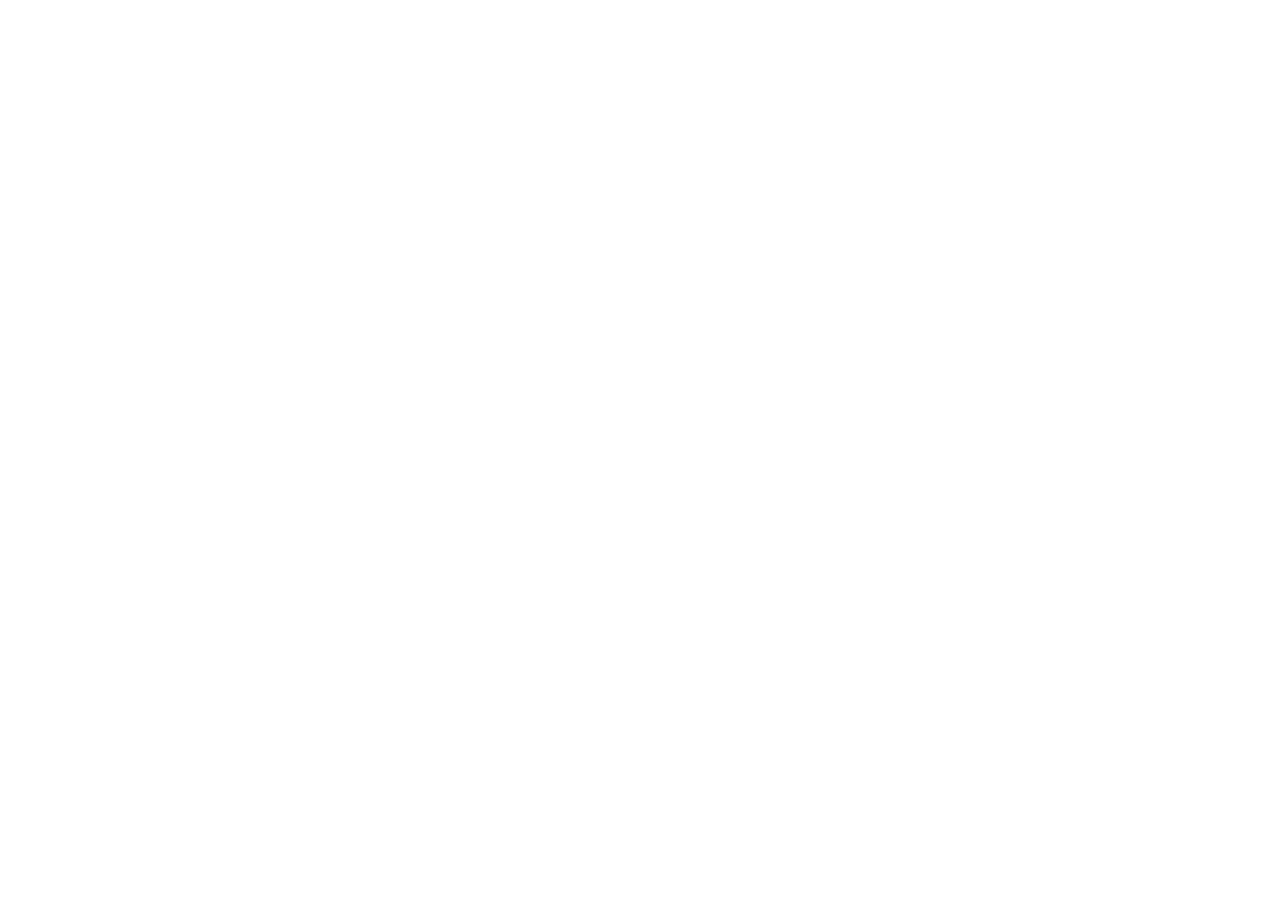
==== commit cea4078f: "Redirect the download page to migrate.sleke.io The site is now hosted on Cloudflare. These stubs kee" ====
--- a/docs/index.html
+++ b/docs/index.html
@@ -1,151 +1,15 @@
-<!DOCTYPE html>
+<!doctype html>
 <html lang="en">
 <head>
-  <meta charset="UTF-8" />
-  <meta name="viewport" content="width=device-width, initial-scale=1.0" />
-  <title>Sleke Migrate — move to your new phone</title>
-  <meta name="description" content="Move selected contacts, photos, videos, and files from your old Android phone to your new SLEKE phone over local Wi-Fi." />
-  <meta name="theme-color" content="#0a0a0c" />
-  <meta property="og:title" content="Sleke Migrate" />
-  <meta property="og:description" content="Move selected contacts, photos, videos, and files to your new SLEKE phone over local Wi-Fi." />
-  <meta property="og:image" content="https://snvd-io.github.io/sleke-migrate/assets/welcome.png" />
-  <link rel="icon" type="image/svg+xml" href="assets/icon.svg" />
-  <link rel="preconnect" href="https://fonts.googleapis.com" />
-  <link rel="preconnect" href="https://fonts.gstatic.com" crossorigin />
-  <link href="https://fonts.googleapis.com/css2?family=Bricolage+Grotesque:opsz,wght@12..96,500;12..96,600&family=Instrument+Sans:wght@400;500;600&display=swap" rel="stylesheet" />
-  <link rel="stylesheet" href="assets/styles.css" />
+  <meta charset="utf-8" />
+  <meta name="viewport" content="width=device-width, initial-scale=1" />
+  <meta name="robots" content="noindex" />
+  <title>Sleke Migrate</title>
+  <link rel="canonical" href="https://migrate.sleke.io/" />
+  <meta http-equiv="refresh" content="0; url=https://migrate.sleke.io/" />
+  <script>location.replace("https://migrate.sleke.io/" + location.hash);</script>
 </head>
 <body>
-  <div class="rings" aria-hidden="true">
-    <span></span><span></span><span></span><span></span>
-  </div>
-
-  <div class="site-frame">
-    <nav class="site-nav" aria-label="Site">
-      <a class="brand" href="./" aria-current="page">
-        <img src="assets/icon.svg" alt="" width="44" height="44" />
-        <span>Sleke Migrate</span>
-      </a>
-      <a class="nav-link" href="privacy.html">Privacy policy</a>
-    </nav>
-
-  <main class="page" id="main-content">
-    <header class="hero">
-      <div class="hero-copy">
-        <h1>Move what matters to your new phone.</h1>
-        <p class="lede">Bring your contacts, photos, videos, and files over from your old Android phone. Your selected data goes directly to the new phone on the same Wi-Fi.</p>
-        <p class="hero-note">Install Sleke Migrate on the phone you’re moving from. During setup, your new SLEKE phone shows the code you’ll scan.</p>
-
-        <a class="download" href="https://github.com/snvd-io/sleke-migrate/releases/latest/download/sleke-migrate.apk">
-          <svg viewBox="0 0 24 24" fill="none" stroke="currentColor" stroke-width="2.2" stroke-linecap="round" stroke-linejoin="round" aria-hidden="true">
-            <path d="M12 4v11" /><path d="m7.5 11 4.5 4.5 4.5-4.5" /><path d="M5 20h14" />
-          </svg>
-          Download for Android
-        </a>
-        <p class="release" id="release">Latest release for Android 9 and newer.</p>
-      </div>
-
-      <figure class="phone">
-        <img src="assets/welcome.png" alt="The Sleke Migrate welcome screen on an Android phone, with a Start button." width="485" height="1080" />
-      </figure>
-    </header>
-
-    <section class="section section--split" aria-labelledby="how">
-      <div>
-        <h2 id="how">How the move works</h2>
-        <ol class="route">
-          <li>
-            <h3>Start setup on the new phone</h3>
-            <p>Choose to bring data from another phone. It shows a pairing code.</p>
-          </li>
-          <li>
-            <h3>Scan the code with this phone</h3>
-            <p>The two phones lock onto each other. No account, no sign-in.</p>
-          </li>
-          <li>
-            <h3>Pick what to send</h3>
-            <p>Contacts, whole albums, or folders. Keep both phones awake and on the same Wi-Fi while it sends.</p>
-          </li>
-        </ol>
-      </div>
-      <figure class="phone phone--small">
-        <img src="assets/scan.png" alt="The scan screen in Sleke Migrate, asking you to scan the code on your new phone." width="485" height="1080" loading="lazy" />
-      </figure>
-    </section>
-
-    <section class="section" aria-labelledby="install">
-      <h2 id="install">Install it on your old phone</h2>
-      <ol class="route">
-        <li>
-          <h3>Open the downloaded file</h3>
-          <p>Tap <span class="file">sleke-migrate.apk</span> in your notifications or in Downloads.</p>
-        </li>
-        <li>
-          <h3>Allow this one install</h3>
-          <p>Android asks before installing from a browser. Tap Settings, turn on Allow from this source, then go back.</p>
-        </li>
-        <li>
-          <h3>Tap Install, then open the app</h3>
-          <p>It walks you through the rest.</p>
-        </li>
-      </ol>
-    </section>
-
-    <section class="section" aria-labelledby="privacy">
-      <h2 id="privacy">Private by design</h2>
-      <p class="prose">The contacts, photos, and files you choose travel directly to the receiving phone over local Wi-Fi. The connection is tied to the device that showed the pairing code. The transfer does not create a cloud copy.</p>
-      <p class="prose"><a class="text-link" href="privacy.html">Read the Sleke Migrate privacy policy</a> for permissions, diagnostics, and deletion choices.</p>
-    </section>
-
-    <section class="section" aria-labelledby="verify">
-      <h2 id="verify">Check your download</h2>
-      <p class="prose">Every release ships with a checksum. If the file you downloaded matches this SHA-256, it is the file we published.</p>
-      <p class="hash" id="checksum">Fetching the checksum for the latest release…</p>
-    </section>
-
-    <footer>
-      <p><a href="https://github.com/snvd-io/sleke-migrate/releases">All releases</a> <a href="https://github.com/snvd-io/sleke-migrate">Source and license</a> <a href="privacy.html">Privacy policy</a></p>
-    </footer>
-  </main>
-  </div>
-
-  <script>
-    (function () {
-      var REPO = "snvd-io/sleke-migrate";
-      var release = document.getElementById("release");
-      var checksum = document.getElementById("checksum");
-      var CHECKSUM_FALLBACK = "The checksum is in the sleke-migrate.apk.sha256 file next to each release.";
-
-      function megabytes(bytes) {
-        return bytes ? (bytes / (1024 * 1024)).toFixed(0) + " MB" : null;
-      }
-      function longDate(iso) {
-        try {
-          return new Date(iso).toLocaleDateString(undefined, { year: "numeric", month: "long", day: "numeric" });
-        } catch (e) { return null; }
-      }
-
-      fetch("https://api.github.com/repos/" + REPO + "/releases/latest")
-        .then(function (r) { return r.ok ? r.json() : Promise.reject(); })
-        .then(function (rel) {
-          var apk = (rel.assets || []).filter(function (a) { return a.name === "sleke-migrate.apk"; })[0];
-          var version = rel.tag_name ? rel.tag_name.replace(/^v/, "") : null;
-          var date = longDate(rel.published_at);
-          var size = apk && megabytes(apk.size);
-          var parts = [];
-          if (version) parts.push("Version " + version);
-          if (date) parts.push("released " + date);
-          var sentence = parts.join(", ") + ".";
-          if (size) sentence += " " + size + ".";
-          sentence += " Android 9 and newer.";
-          release.textContent = sentence;
-          var hash = ((rel.body || "").match(/\b[0-9a-f]{64}\b/) || [])[0];
-          checksum.textContent = hash || CHECKSUM_FALLBACK;
-        })
-        .catch(function () {
-          checksum.textContent = CHECKSUM_FALLBACK;
-        });
-    })();
-  </script>
+  <p><a href="https://migrate.sleke.io/">Sleke Migrate has moved to migrate.sleke.io</a></p>
 </body>
 </html>
